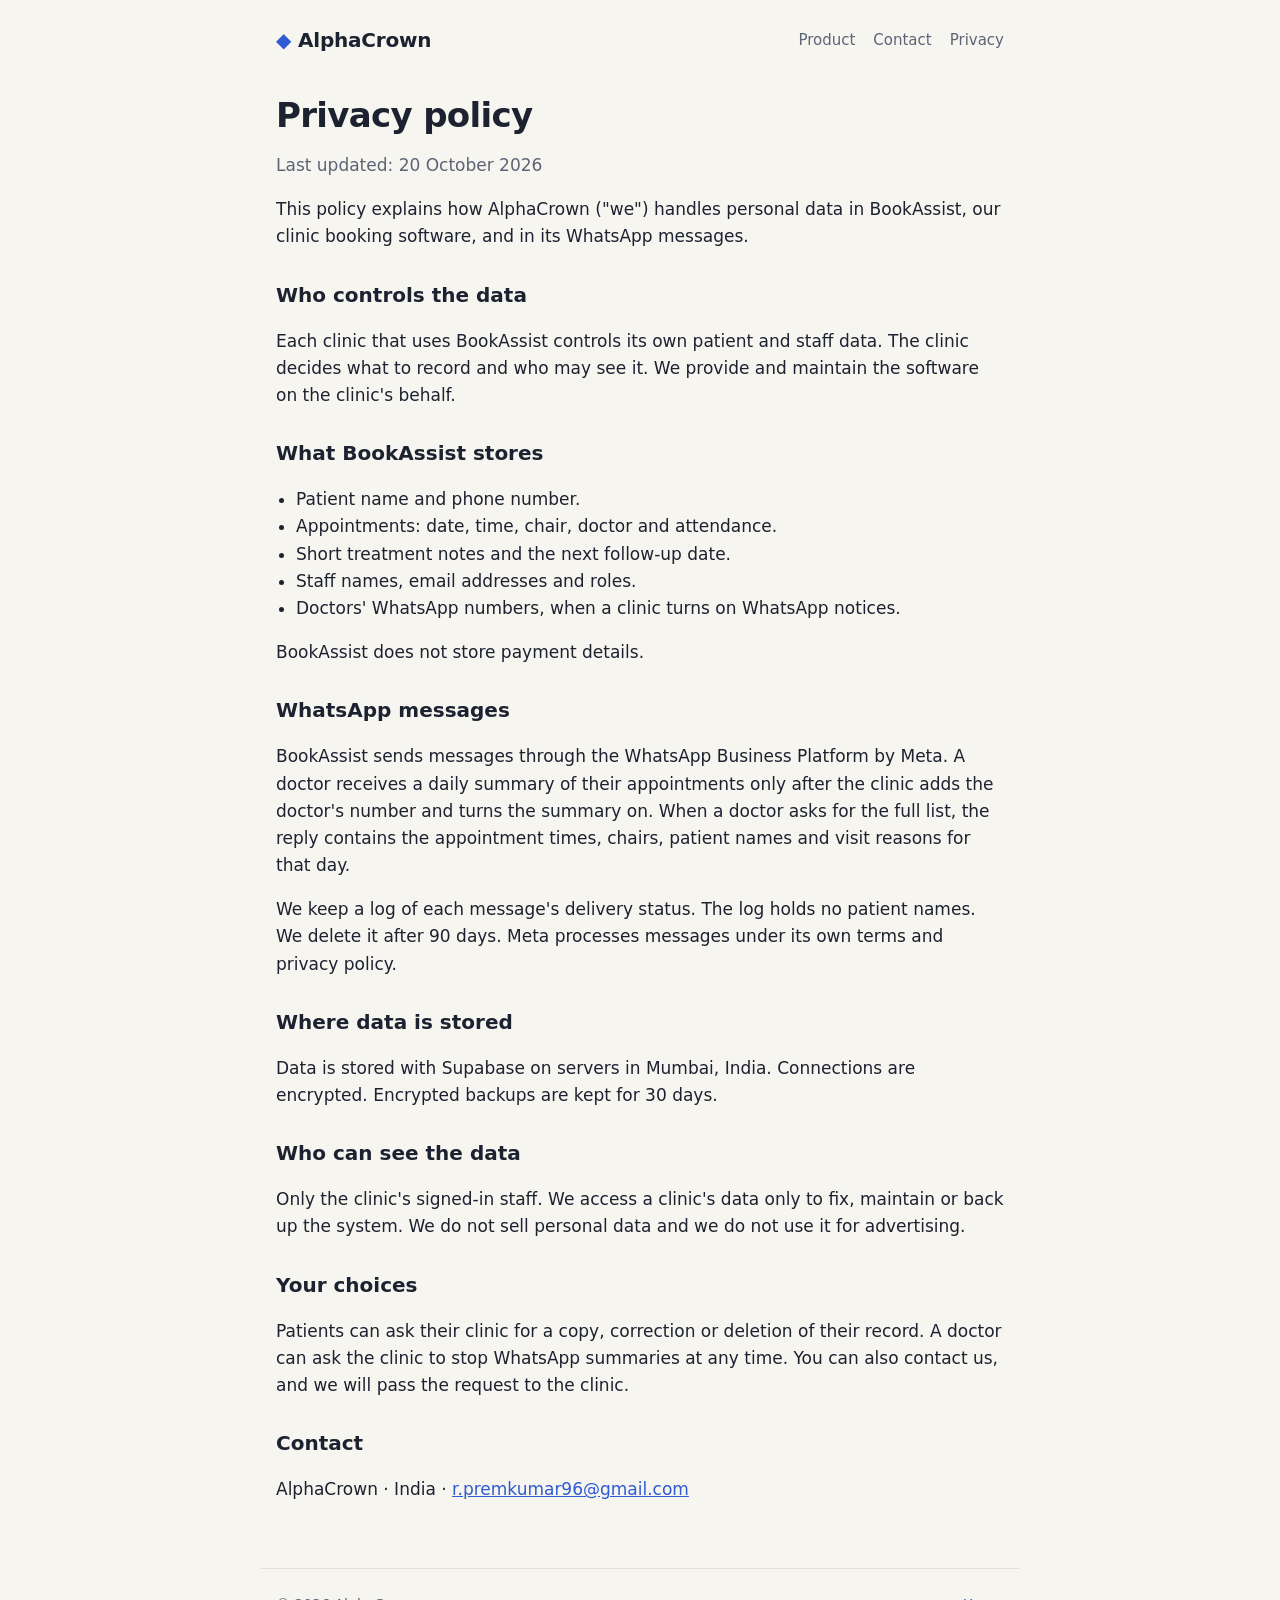
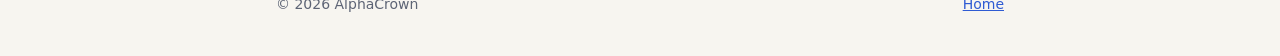
==== privacy.html @ f14d4fe9 "AlphaCrown site: home and privacy policy Co-Authored-By: Claude Opus 5.5 <noreply@anthropic.com>" ====
<!doctype html>
<html lang="en">
<head>
<meta charset="utf-8">
<meta name="viewport" content="width=device-width, initial-scale=1">
<title>Privacy Policy · AlphaCrown</title>
<meta name="description" content="How AlphaCrown and BookAssist handle personal data.">
<link rel="stylesheet" href="style.css">
</head>
<body>
<header class="wrap top">
  <a class="brand" href="./"><span class="mark" aria-hidden="true">◆</span> AlphaCrown</a>
  <nav><a href="./#product">Product</a><a href="./#contact">Contact</a><a href="privacy.html">Privacy</a></nav>
</header>

<main class="wrap prose">
  <h1>Privacy policy</h1>
  <p class="muted">Last updated: 20 October 2026</p>

  <p>This policy explains how AlphaCrown ("we") handles personal data in BookAssist, our clinic booking software, and in its WhatsApp messages.</p>

  <h2>Who controls the data</h2>
  <p>Each clinic that uses BookAssist controls its own patient and staff data. The clinic decides what to record and who may see it. We provide and maintain the software on the clinic's behalf.</p>

  <h2>What BookAssist stores</h2>
  <ul>
    <li>Patient name and phone number.</li>
    <li>Appointments: date, time, chair, doctor and attendance.</li>
    <li>Short treatment notes and the next follow-up date.</li>
    <li>Staff names, email addresses and roles.</li>
    <li>Doctors' WhatsApp numbers, when a clinic turns on WhatsApp notices.</li>
  </ul>
  <p>BookAssist does not store payment details.</p>

  <h2>WhatsApp messages</h2>
  <p>BookAssist sends messages through the WhatsApp Business Platform by Meta. A doctor receives a daily summary of their appointments only after the clinic adds the doctor's number and turns the summary on. When a doctor asks for the full list, the reply contains the appointment times, chairs, patient names and visit reasons for that day.</p>
  <p>We keep a log of each message's delivery status. The log holds no patient names. We delete it after 90 days. Meta processes messages under its own terms and privacy policy.</p>

  <h2>Where data is stored</h2>
  <p>Data is stored with Supabase on servers in Mumbai, India. Connections are encrypted. Encrypted backups are kept for 30 days.</p>

  <h2>Who can see the data</h2>
  <p>Only the clinic's signed-in staff. We access a clinic's data only to fix, maintain or back up the system. We do not sell personal data and we do not use it for advertising.</p>

  <h2>Your choices</h2>
  <p>Patients can ask their clinic for a copy, correction or deletion of their record. A doctor can ask the clinic to stop WhatsApp summaries at any time. You can also contact us, and we will pass the request to the clinic.</p>

  <h2>Contact</h2>
  <p>AlphaCrown · India · <a href="mailto:r.premkumar96@gmail.com">r.premkumar96@gmail.com</a></p>
</main>

<footer class="wrap foot">
  <span>© 2026 AlphaCrown</span>
  <a href="./">Home</a>
</footer>
</body>
</html>
---- style.css ----
:root {
  --bg: #f7f5f0;
  --card: #ffffff;
  --ink: #1d2230;
  --muted: #5d6475;
  --line: #e4e0d6;
  --accent: #2f5bd3;
  --accent-ink: #ffffff;
  color-scheme: light dark;
}
@media (prefers-color-scheme: dark) {
  :root {
    --bg: #12151c;
    --card: #1b1f29;
    --ink: #eceef3;
    --muted: #9aa1b2;
    --line: #2c3240;
    --accent: #7c9dff;
    --accent-ink: #0d1020;
  }
}
* { box-sizing: border-box; }
body {
  margin: 0;
  background: var(--bg);
  color: var(--ink);
  font: 17px/1.6 system-ui, -apple-system, "Segoe UI", Roboto, sans-serif;
}
a { color: var(--accent); }
.wrap { max-width: 760px; margin: 0 auto; padding: 0 16px; }

.top { display: flex; align-items: center; justify-content: space-between; gap: 16px; padding-top: 24px; padding-bottom: 24px; flex-wrap: wrap; }
.brand { font-weight: 700; font-size: 20px; color: var(--ink); text-decoration: none; letter-spacing: -0.01em; }
.mark { color: var(--accent); }
nav { display: flex; gap: 18px; }
nav a { color: var(--muted); text-decoration: none; font-size: 15px; }
nav a:hover { color: var(--ink); }

.hero { padding: 40px 0 32px; }
.eyebrow { color: var(--accent); font-weight: 600; font-size: 14px; text-transform: uppercase; letter-spacing: 0.08em; margin: 0 0 12px; }
h1 { font-size: clamp(30px, 6vw, 44px); line-height: 1.15; letter-spacing: -0.02em; margin: 0 0 16px; }
.lead { font-size: 19px; color: var(--muted); margin: 0; max-width: 60ch; }

.card { background: var(--card); border: 1px solid var(--line); border-radius: 16px; padding: 24px; margin: 0 0 20px; }
.card h2 { margin: 0 0 8px; font-size: 22px; }
.features { padding-left: 20px; margin: 12px 0 0; }
.features li { margin: 8px 0; }
.button { display: inline-block; background: var(--accent); color: var(--accent-ink); text-decoration: none; padding: 10px 18px; border-radius: 999px; font-weight: 600; overflow-wrap: anywhere; }
.muted { color: var(--muted); }

.prose { padding-bottom: 24px; }
.prose h1 { font-size: 34px; margin-top: 16px; }
.prose h2 { font-size: 20px; margin: 28px 0 6px; }
.prose ul { padding-left: 20px; }

.foot { display: flex; justify-content: space-between; gap: 16px; color: var(--muted); font-size: 14px; padding-top: 24px; padding-bottom: 40px; border-top: 1px solid var(--line); margin-top: 24px; }
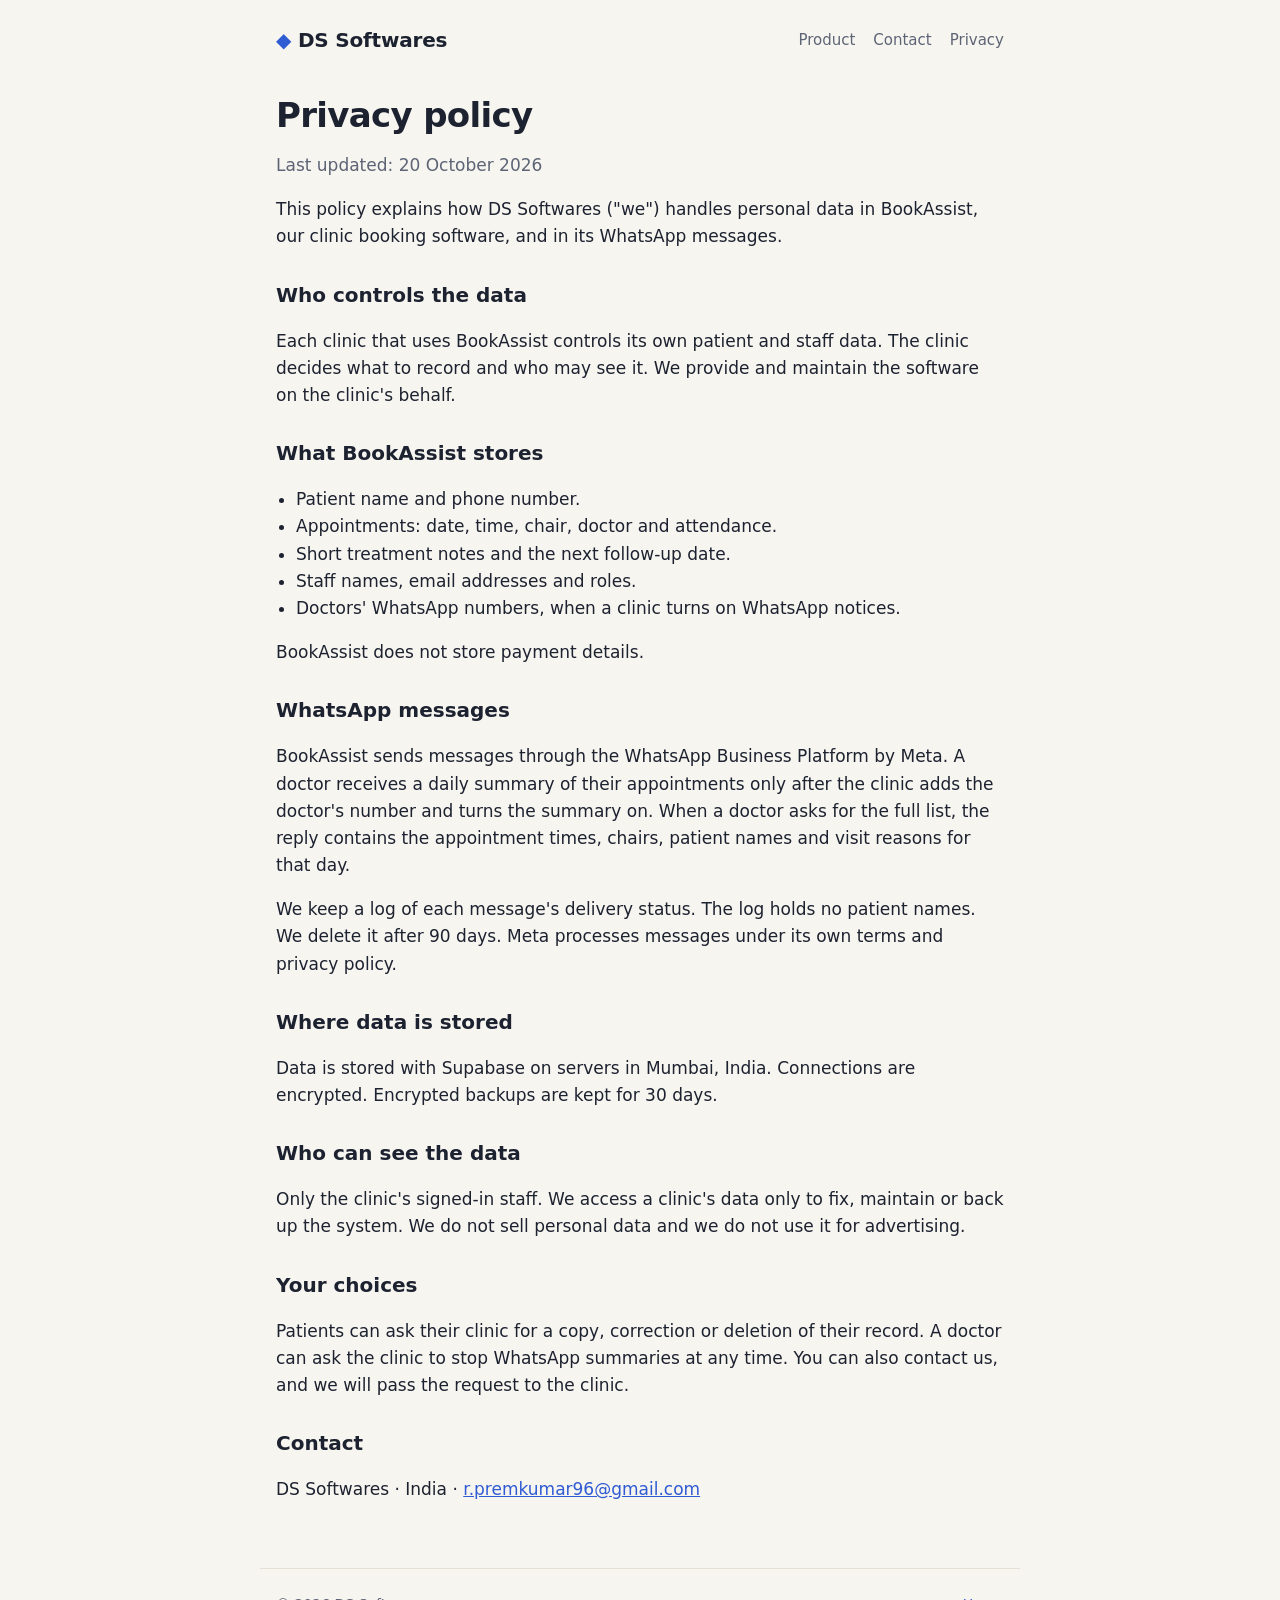
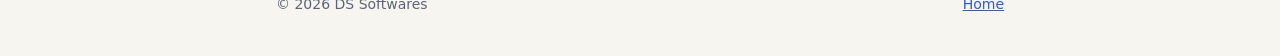
==== commit 6ae76a3e: "Rename business to DS Softwares (registered name) Co-Authored-By: Claude Opus 5.5 <noreply@anthropic" ====
--- a/privacy.html
+++ b/privacy.html
@@ -3,13 +3,13 @@
 <head>
 <meta charset="utf-8">
 <meta name="viewport" content="width=device-width, initial-scale=1">
-<title>Privacy Policy · AlphaCrown</title>
-<meta name="description" content="How AlphaCrown and BookAssist handle personal data.">
+<title>Privacy Policy · DS Softwares</title>
+<meta name="description" content="How DS Softwares and BookAssist handle personal data.">
 <link rel="stylesheet" href="style.css">
 </head>
 <body>
 <header class="wrap top">
-  <a class="brand" href="./"><span class="mark" aria-hidden="true">◆</span> AlphaCrown</a>
+  <a class="brand" href="./"><span class="mark" aria-hidden="true">◆</span> DS Softwares</a>
   <nav><a href="./#product">Product</a><a href="./#contact">Contact</a><a href="privacy.html">Privacy</a></nav>
 </header>
 
@@ -17,7 +17,7 @@
   <h1>Privacy policy</h1>
   <p class="muted">Last updated: 20 October 2026</p>
 
-  <p>This policy explains how AlphaCrown ("we") handles personal data in BookAssist, our clinic booking software, and in its WhatsApp messages.</p>
+  <p>This policy explains how DS Softwares ("we") handles personal data in BookAssist, our clinic booking software, and in its WhatsApp messages.</p>
 
   <h2>Who controls the data</h2>
   <p>Each clinic that uses BookAssist controls its own patient and staff data. The clinic decides what to record and who may see it. We provide and maintain the software on the clinic's behalf.</p>
@@ -46,11 +46,11 @@
   <p>Patients can ask their clinic for a copy, correction or deletion of their record. A doctor can ask the clinic to stop WhatsApp summaries at any time. You can also contact us, and we will pass the request to the clinic.</p>
 
   <h2>Contact</h2>
-  <p>AlphaCrown · India · <a href="mailto:r.premkumar96@gmail.com">r.premkumar96@gmail.com</a></p>
+  <p>DS Softwares · India · <a href="mailto:r.premkumar96@gmail.com">r.premkumar96@gmail.com</a></p>
 </main>
 
 <footer class="wrap foot">
-  <span>© 2026 AlphaCrown</span>
+  <span>© 2026 DS Softwares</span>
   <a href="./">Home</a>
 </footer>
 </body>
